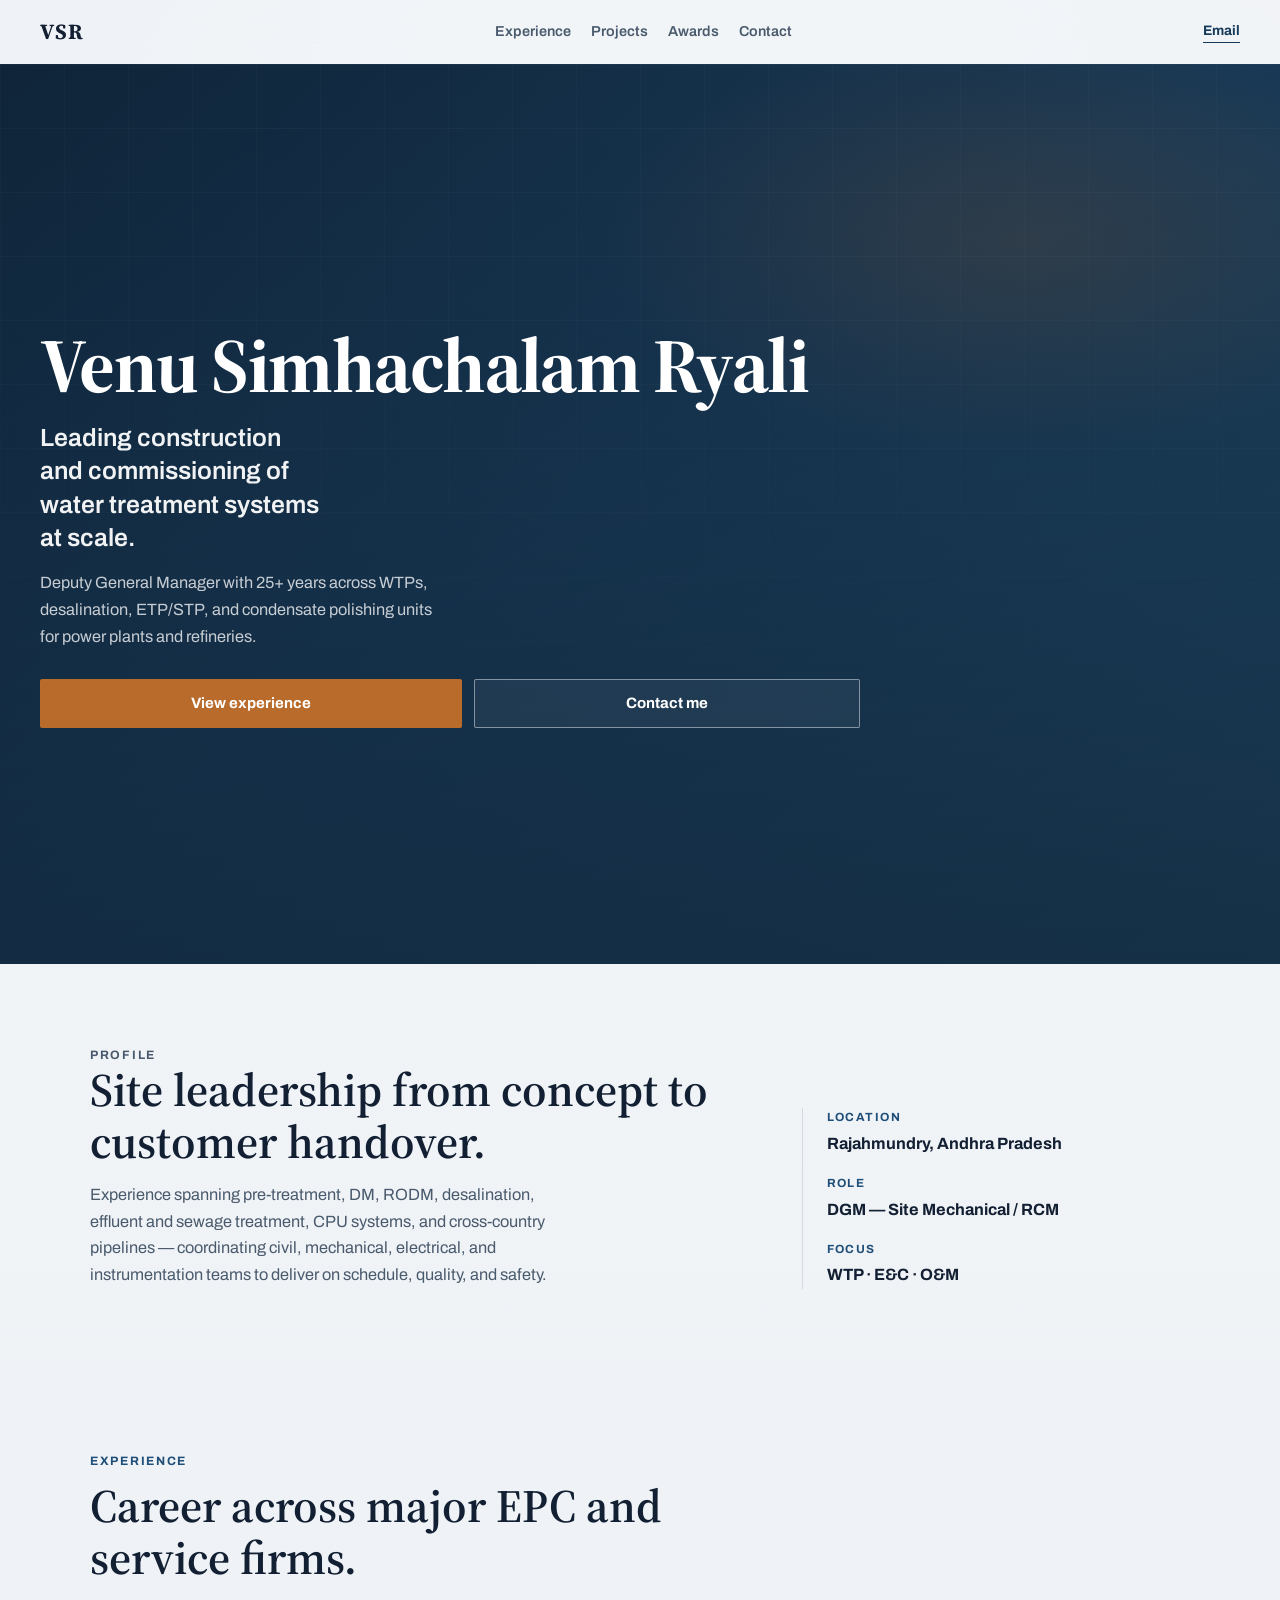
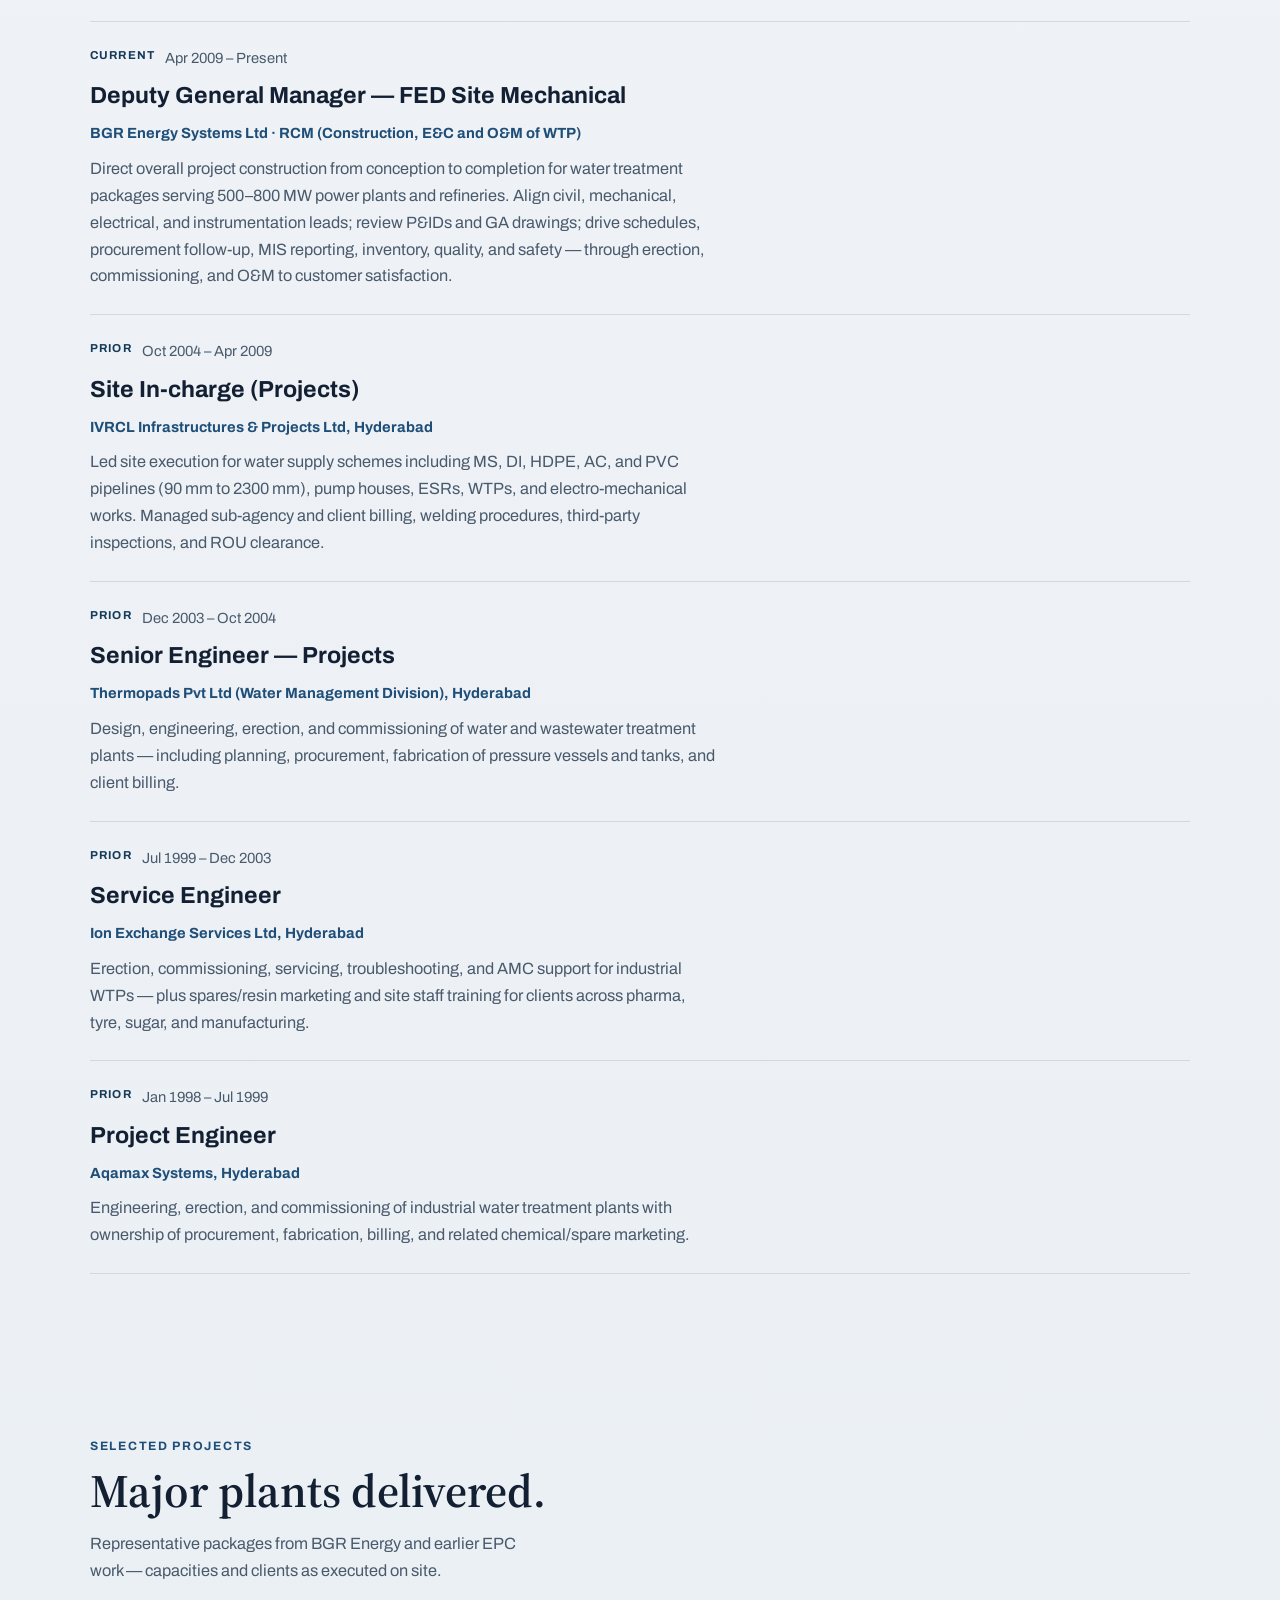
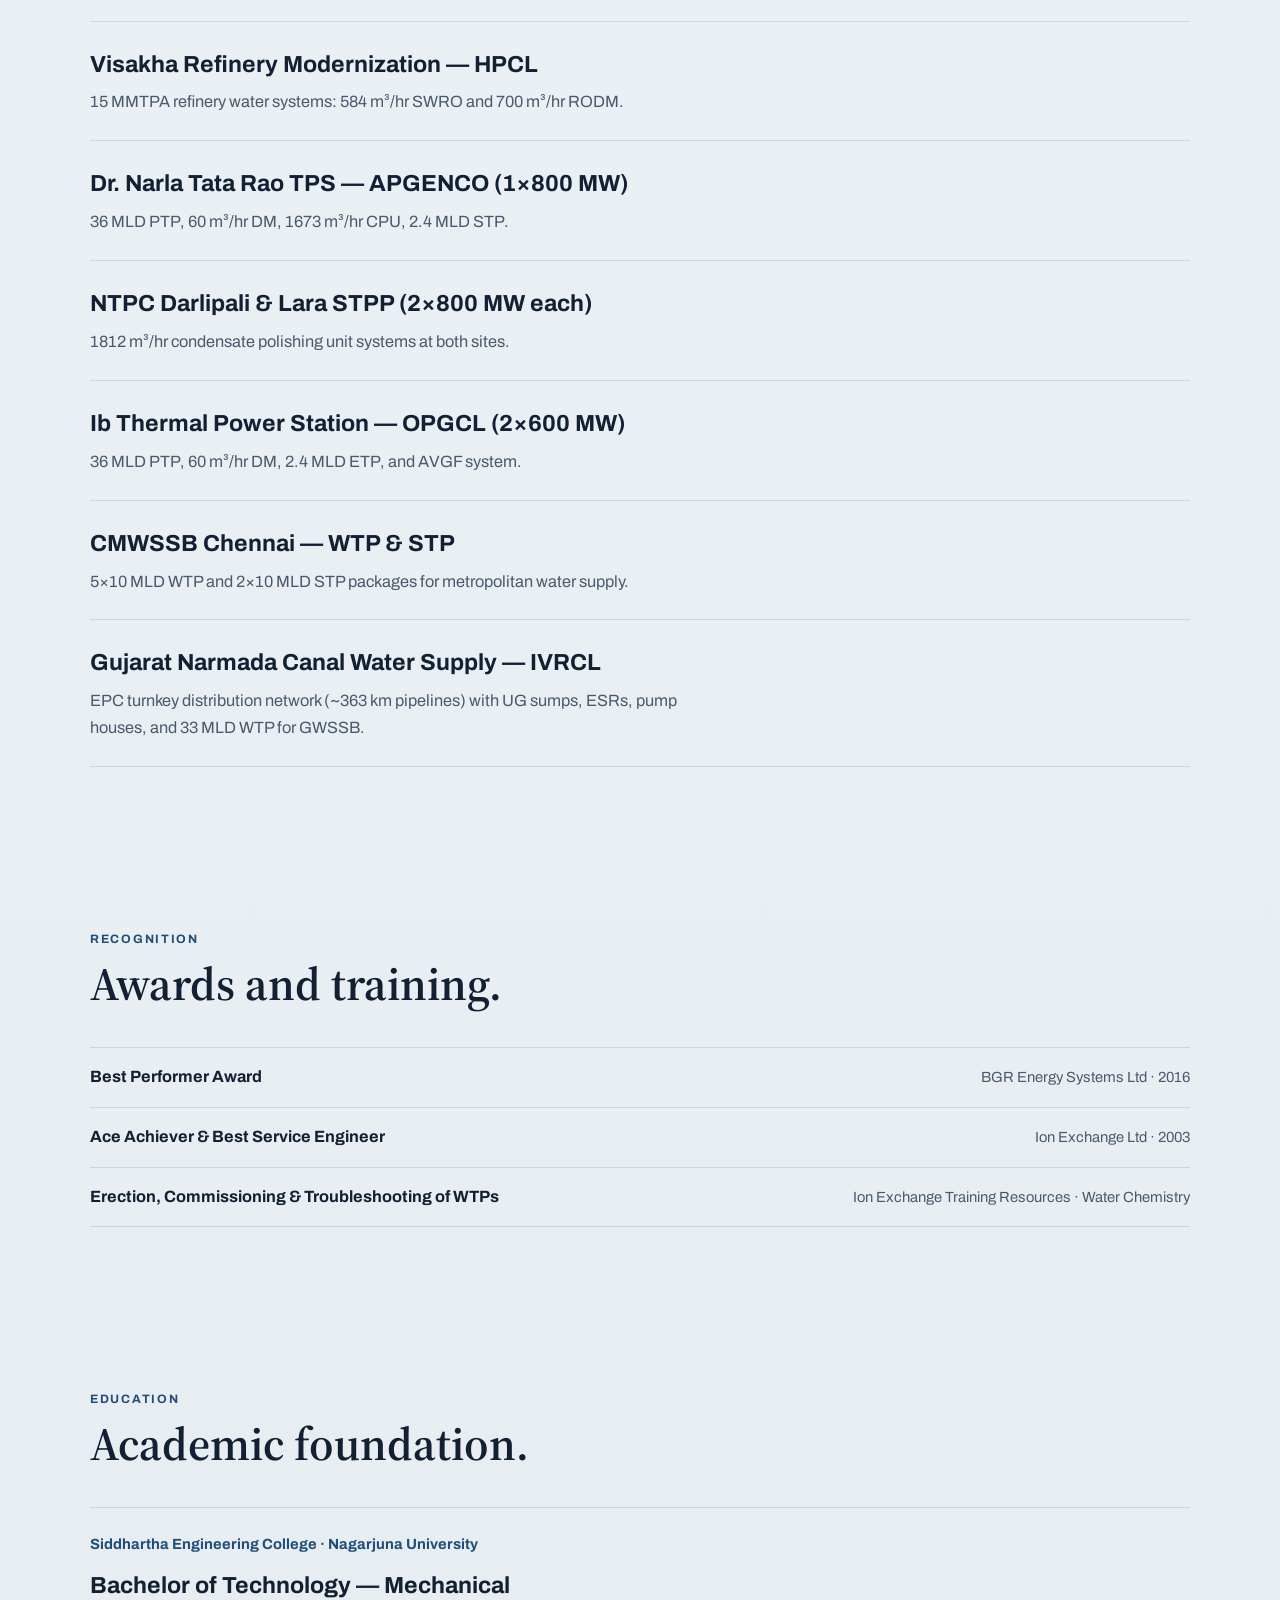
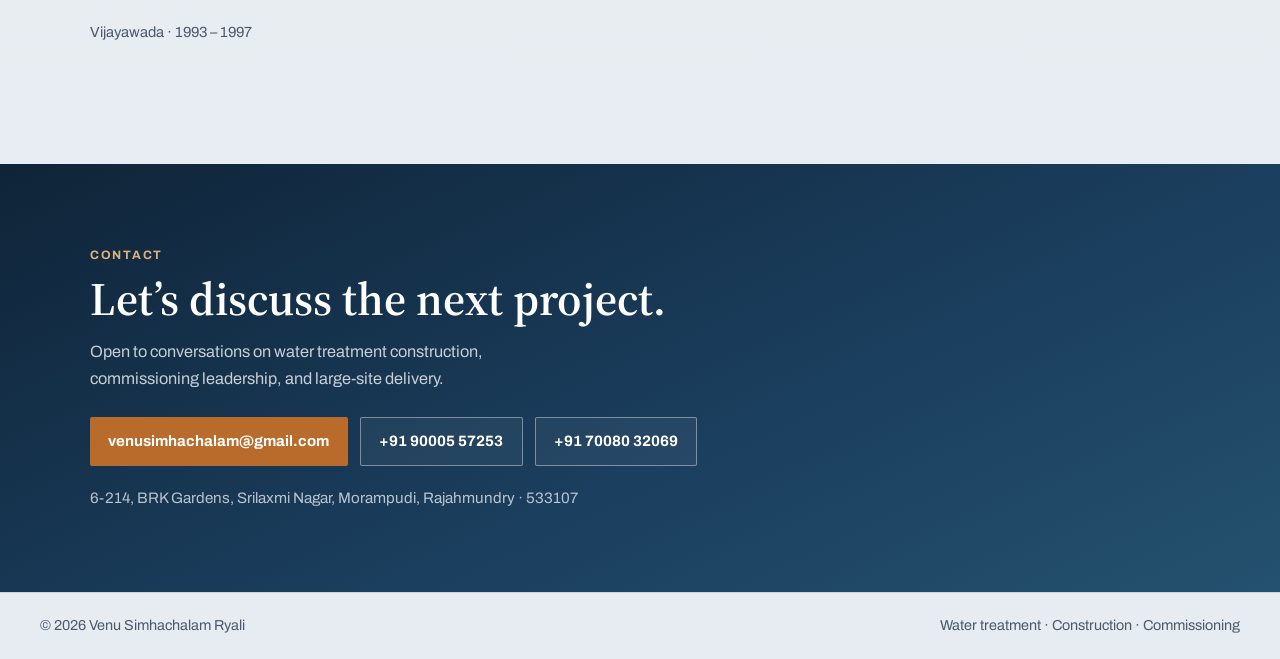
==== releases/Venu_Portfolio/index.html @ b6d442e4 "Add Venu Simhachalam Ryali portfolio for separate repo publish Static professional site for water tr" ====
<!DOCTYPE html>
<html lang="en">
  <head>
    <meta charset="UTF-8" />
    <meta
      name="viewport"
      content="width=device-width, initial-scale=1.0, viewport-fit=cover"
    />
    <title>Venu Simhachalam Ryali — Water Treatment &amp; Construction Leader</title>
    <meta
      name="description"
      content="Portfolio of Ryali Venu Simhachalam — Deputy General Manager with 25+ years in construction, commissioning, and O&M of water and wastewater treatment plants."
    />
    <link rel="preconnect" href="https://fonts.googleapis.com" />
    <link rel="preconnect" href="https://fonts.gstatic.com" crossorigin />
    <link
      href="https://fonts.googleapis.com/css2?family=Archivo:wght@500;600;700&family=Source+Serif+4:opsz,wght@8..60,500;8..60,600;8..60,700&display=swap"
      rel="stylesheet"
    />
    <link rel="stylesheet" href="css/styles.css" />
  </head>
  <body>
    <a class="skip-link" href="#main">Skip to content</a>

    <header class="site-header" data-reveal>
      <a class="logo" href="#top">VSR</a>
      <nav class="nav" aria-label="Primary">
        <a href="#experience">Experience</a>
        <a href="#projects">Projects</a>
        <a href="#awards">Awards</a>
        <a href="#contact">Contact</a>
      </nav>
      <a class="header-cta" href="mailto:venusimhachalam@gmail.com">Email</a>
    </header>

    <main id="main">
      <section class="hero" id="top" aria-label="Introduction">
        <div class="hero-media" aria-hidden="true">
          <div class="hero-wash"></div>
          <div class="hero-lines"></div>
        </div>
        <div class="hero-content">
          <p class="hero-brand" data-reveal>Venu Simhachalam Ryali</p>
          <h1 class="hero-title" data-reveal>
            Leading construction and commissioning of water treatment systems
            at scale.
          </h1>
          <p class="hero-lede" data-reveal>
            Deputy General Manager with 25+ years across WTPs, desalination,
            ETP/STP, and condensate polishing units for power plants and
            refineries.
          </p>
          <div class="hero-actions" data-reveal>
            <a class="btn btn-primary" href="#experience">View experience</a>
            <a class="btn btn-ghost" href="mailto:venusimhachalam@gmail.com"
              >Contact me</a
            >
          </div>
        </div>
      </section>

      <section class="section about" id="about" aria-labelledby="about-title">
        <div class="section-inner">
          <div class="section-copy" data-reveal>
            <p class="eyebrow">Profile</p>
            <h2 id="about-title">Site leadership from concept to customer handover.</h2>
            <p>
              Experience spanning pre-treatment, DM, RODM, desalination,
              effluent and sewage treatment, CPU systems, and cross-country
              pipelines — coordinating civil, mechanical, electrical, and
              instrumentation teams to deliver on schedule, quality, and safety.
            </p>
          </div>
          <dl class="meta-list" data-reveal>
            <div>
              <dt>Location</dt>
              <dd>Rajahmundry, Andhra Pradesh</dd>
            </div>
            <div>
              <dt>Role</dt>
              <dd>DGM — Site Mechanical / RCM</dd>
            </div>
            <div>
              <dt>Focus</dt>
              <dd>WTP · E&amp;C · O&amp;M</dd>
            </div>
          </dl>
        </div>
      </section>

      <section
        class="section experience"
        id="experience"
        aria-labelledby="experience-title"
      >
        <div class="section-inner">
          <div class="section-heading" data-reveal>
            <p class="eyebrow">Experience</p>
            <h2 id="experience-title">Career across major EPC and service firms.</h2>
          </div>

          <div class="job-list">
            <article class="job" data-reveal>
              <div class="job-meta">
                <span class="tag">Current</span>
                <span class="job-date">Apr 2009 – Present</span>
              </div>
              <h3>Deputy General Manager — FED Site Mechanical</h3>
              <p class="job-org">BGR Energy Systems Ltd · RCM (Construction, E&amp;C and O&amp;M of WTP)</p>
              <p>
                Direct overall project construction from conception to
                completion for water treatment packages serving 500–800 MW power
                plants and refineries. Align civil, mechanical, electrical, and
                instrumentation leads; review P&amp;IDs and GA drawings; drive
                schedules, procurement follow-up, MIS reporting, inventory,
                quality, and safety — through erection, commissioning, and
                O&amp;M to customer satisfaction.
              </p>
            </article>

            <article class="job" data-reveal>
              <div class="job-meta">
                <span class="tag">Prior</span>
                <span class="job-date">Oct 2004 – Apr 2009</span>
              </div>
              <h3>Site In-charge (Projects)</h3>
              <p class="job-org">IVRCL Infrastructures &amp; Projects Ltd, Hyderabad</p>
              <p>
                Led site execution for water supply schemes including MS, DI,
                HDPE, AC, and PVC pipelines (90 mm to 2300 mm), pump houses,
                ESRs, WTPs, and electro-mechanical works. Managed sub-agency and
                client billing, welding procedures, third-party inspections, and
                ROU clearance.
              </p>
            </article>

            <article class="job" data-reveal>
              <div class="job-meta">
                <span class="tag">Prior</span>
                <span class="job-date">Dec 2003 – Oct 2004</span>
              </div>
              <h3>Senior Engineer — Projects</h3>
              <p class="job-org">Thermopads Pvt Ltd (Water Management Division), Hyderabad</p>
              <p>
                Design, engineering, erection, and commissioning of water and
                wastewater treatment plants — including planning, procurement,
                fabrication of pressure vessels and tanks, and client billing.
              </p>
            </article>

            <article class="job" data-reveal>
              <div class="job-meta">
                <span class="tag">Prior</span>
                <span class="job-date">Jul 1999 – Dec 2003</span>
              </div>
              <h3>Service Engineer</h3>
              <p class="job-org">Ion Exchange Services Ltd, Hyderabad</p>
              <p>
                Erection, commissioning, servicing, troubleshooting, and AMC
                support for industrial WTPs — plus spares/resin marketing and
                site staff training for clients across pharma, tyre, sugar, and
                manufacturing.
              </p>
            </article>

            <article class="job" data-reveal>
              <div class="job-meta">
                <span class="tag">Prior</span>
                <span class="job-date">Jan 1998 – Jul 1999</span>
              </div>
              <h3>Project Engineer</h3>
              <p class="job-org">Aqamax Systems, Hyderabad</p>
              <p>
                Engineering, erection, and commissioning of industrial water
                treatment plants with ownership of procurement, fabrication,
                billing, and related chemical/spare marketing.
              </p>
            </article>
          </div>
        </div>
      </section>

      <section
        class="section projects"
        id="projects"
        aria-labelledby="projects-title"
      >
        <div class="section-inner">
          <div class="section-heading" data-reveal>
            <p class="eyebrow">Selected projects</p>
            <h2 id="projects-title">Major plants delivered.</h2>
            <p class="section-lede">
              Representative packages from BGR Energy and earlier EPC work —
              capacities and clients as executed on site.
            </p>
          </div>

          <div class="project-list">
            <article class="project" data-reveal>
              <h3>Visakha Refinery Modernization — HPCL</h3>
              <p>15 MMTPA refinery water systems: 584 m³/hr SWRO and 700 m³/hr RODM.</p>
            </article>
            <article class="project" data-reveal>
              <h3>Dr. Narla Tata Rao TPS — APGENCO (1×800 MW)</h3>
              <p>36 MLD PTP, 60 m³/hr DM, 1673 m³/hr CPU, 2.4 MLD STP.</p>
            </article>
            <article class="project" data-reveal>
              <h3>NTPC Darlipali &amp; Lara STPP (2×800 MW each)</h3>
              <p>1812 m³/hr condensate polishing unit systems at both sites.</p>
            </article>
            <article class="project" data-reveal>
              <h3>Ib Thermal Power Station — OPGCL (2×600 MW)</h3>
              <p>36 MLD PTP, 60 m³/hr DM, 2.4 MLD ETP, and AVGF system.</p>
            </article>
            <article class="project" data-reveal>
              <h3>CMWSSB Chennai — WTP &amp; STP</h3>
              <p>5×10 MLD WTP and 2×10 MLD STP packages for metropolitan water supply.</p>
            </article>
            <article class="project" data-reveal>
              <h3>Gujarat Narmada Canal Water Supply — IVRCL</h3>
              <p>
                EPC turnkey distribution network (~363 km pipelines) with UG
                sumps, ESRs, pump houses, and 33 MLD WTP for GWSSB.
              </p>
            </article>
          </div>
        </div>
      </section>

      <section class="section awards" id="awards" aria-labelledby="awards-title">
        <div class="section-inner">
          <div class="section-heading" data-reveal>
            <p class="eyebrow">Recognition</p>
            <h2 id="awards-title">Awards and training.</h2>
          </div>
          <ul class="award-list">
            <li data-reveal>
              <span>Best Performer Award</span>
              <span>BGR Energy Systems Ltd · 2016</span>
            </li>
            <li data-reveal>
              <span>Ace Achiever &amp; Best Service Engineer</span>
              <span>Ion Exchange Ltd · 2003</span>
            </li>
            <li data-reveal>
              <span>Erection, Commissioning &amp; Troubleshooting of WTPs</span>
              <span>Ion Exchange Training Resources · Water Chemistry</span>
            </li>
          </ul>
        </div>
      </section>

      <section
        class="section education"
        id="education"
        aria-labelledby="education-title"
      >
        <div class="section-inner">
          <div class="section-heading" data-reveal>
            <p class="eyebrow">Education</p>
            <h2 id="education-title">Academic foundation.</h2>
          </div>
          <article class="edu" data-reveal>
            <p class="edu-school">Siddhartha Engineering College · Nagarjuna University</p>
            <h3>Bachelor of Technology — Mechanical</h3>
            <p class="edu-detail">Vijayawada · 1993 – 1997</p>
          </article>
        </div>
      </section>

      <section class="section contact" id="contact" aria-labelledby="contact-title">
        <div class="section-inner" data-reveal>
          <p class="eyebrow">Contact</p>
          <h2 id="contact-title">Let’s discuss the next project.</h2>
          <p class="section-lede">
            Open to conversations on water treatment construction,
            commissioning leadership, and large-site delivery.
          </p>
          <div class="contact-actions">
            <a class="btn btn-primary" href="mailto:venusimhachalam@gmail.com"
              >venusimhachalam@gmail.com</a
            >
            <a class="btn btn-ghost" href="tel:+919000557253">+91 90005 57253</a>
            <a class="btn btn-ghost" href="tel:+917008032069">+91 70080 32069</a>
          </div>
          <p class="contact-address">
            6-214, BRK Gardens, Srilaxmi Nagar, Morampudi, Rajahmundry · 533107
          </p>
        </div>
      </section>
    </main>

    <footer class="site-footer">
      <p>© <span id="year"></span> Venu Simhachalam Ryali</p>
      <p>Water treatment · Construction · Commissioning</p>
    </footer>

    <script src="js/main.js"></script>
  </body>
</html>
---- releases/Venu_Portfolio/css/styles.css ----
:root {
  --ink: #132033;
  --ink-soft: #4a5a6d;
  --paper: #f2f5f8;
  --paper-2: #e6ecf1;
  --line: rgba(19, 32, 51, 0.12);
  --steel: #1f4e79;
  --steel-deep: #163a5a;
  --copper: #b86b2b;
  --white: #ffffff;
  --radius: 2px;
  --font-display: "Source Serif 4", Georgia, serif;
  --font-body: "Archivo", "Segoe UI", sans-serif;
  --max: 1100px;
  --ease: cubic-bezier(0.22, 1, 0.36, 1);
}

*,
*::before,
*::after {
  box-sizing: border-box;
}

html {
  scroll-behavior: smooth;
}

body {
  margin: 0;
  overflow-x: hidden;
  color: var(--ink);
  background:
    radial-gradient(900px 480px at 0% 0%, rgba(31, 78, 121, 0.1), transparent 55%),
    radial-gradient(700px 400px at 100% 0%, rgba(184, 107, 43, 0.08), transparent 50%),
    linear-gradient(180deg, var(--paper) 0%, var(--paper-2) 100%);
  font-family: var(--font-body);
  font-size: 1.02rem;
  line-height: 1.65;
  -webkit-font-smoothing: antialiased;
}

a {
  color: inherit;
  text-decoration-thickness: 1px;
  text-underline-offset: 0.18em;
}

a:hover {
  color: var(--steel-deep);
}

.skip-link {
  position: absolute;
  left: -999px;
  top: 0;
  background: var(--ink);
  color: var(--white);
  padding: 0.75rem 1rem;
  z-index: 100;
}

.skip-link:focus {
  left: 1rem;
  top: 1rem;
}

.site-header {
  position: sticky;
  top: 0;
  z-index: 20;
  display: flex;
  align-items: center;
  justify-content: space-between;
  gap: 0.75rem;
  padding: 0.85rem clamp(1rem, 4vw, 2.5rem);
  backdrop-filter: blur(14px);
  background: rgba(242, 245, 248, 0.86);
  border-bottom: 1px solid transparent;
}

.site-header.is-scrolled {
  border-bottom-color: var(--line);
  background: rgba(242, 245, 248, 0.95);
}

.logo {
  font-family: var(--font-display);
  font-size: 1.35rem;
  font-weight: 700;
  letter-spacing: 0.04em;
  text-decoration: none;
}

.nav {
  display: none;
  gap: 1.25rem;
}

.nav a {
  text-decoration: none;
  font-size: 0.9rem;
  font-weight: 600;
  color: var(--ink-soft);
}

.header-cta {
  font-size: 0.86rem;
  font-weight: 700;
  text-decoration: none;
  color: var(--steel-deep);
  border-bottom: 1.5px solid currentColor;
}

.hero {
  position: relative;
  min-height: 100svh;
  min-height: 100dvh;
  display: grid;
  align-items: end;
  overflow: hidden;
  padding: clamp(4.5rem, 10vh, 8rem) clamp(1rem, 4vw, 2.5rem)
    clamp(2.5rem, 7vh, 5rem);
}

.hero-media {
  position: absolute;
  inset: 0;
  z-index: 0;
  background:
    linear-gradient(145deg, #0f2438 0%, #1a3d5c 48%, #24516f 100%);
}

.hero-wash {
  position: absolute;
  inset: 0;
  background:
    linear-gradient(180deg, rgba(15, 36, 56, 0.2), rgba(15, 36, 56, 0.72)),
    radial-gradient(700px 360px at 80% 20%, rgba(184, 107, 43, 0.22), transparent 60%);
}

.hero-lines {
  position: absolute;
  inset: 0;
  opacity: 0.28;
  background-image:
    linear-gradient(rgba(255, 255, 255, 0.12) 1px, transparent 1px),
    linear-gradient(90deg, rgba(255, 255, 255, 0.08) 1px, transparent 1px);
  background-size: 64px 64px;
  mask-image: linear-gradient(180deg, #000, transparent 85%);
  animation: grid-drift 26s linear infinite;
}

.hero-content {
  position: relative;
  z-index: 1;
  max-width: 820px;
  color: var(--white);
}

.hero-brand {
  margin: 0 0 1rem;
  font-family: var(--font-display);
  font-size: clamp(2.2rem, 8vw, 4.8rem);
  font-weight: 700;
  line-height: 1.02;
  letter-spacing: -0.02em;
}

.hero-title {
  margin: 0 0 1rem;
  max-width: 20ch;
  font-family: var(--font-body);
  font-size: clamp(1.15rem, 2.5vw, 1.55rem);
  font-weight: 600;
  line-height: 1.35;
  color: rgba(255, 255, 255, 0.94);
}

.hero-lede {
  margin: 0 0 1.75rem;
  max-width: 44ch;
  color: rgba(255, 255, 255, 0.76);
}

.hero-actions {
  display: flex;
  flex-wrap: wrap;
  gap: 0.75rem;
}

.hero-actions .btn {
  flex: 1 1 auto;
  min-width: min(100%, 10.5rem);
}

.btn {
  display: inline-flex;
  align-items: center;
  justify-content: center;
  min-height: 2.85rem;
  padding: 0.7rem 1.15rem;
  border-radius: var(--radius);
  font-weight: 700;
  font-size: 0.94rem;
  text-decoration: none;
  transition: transform 0.25s var(--ease), background 0.25s var(--ease),
    border-color 0.25s var(--ease);
}

.btn:hover {
  transform: translateY(-2px);
  color: inherit;
}

.btn-primary {
  background: var(--copper);
  color: var(--white);
}

.btn-primary:hover {
  background: #c67a38;
  color: var(--white);
}

.btn-ghost {
  border: 1px solid rgba(255, 255, 255, 0.45);
  color: var(--white);
  background: rgba(255, 255, 255, 0.05);
}

.btn-ghost:hover {
  border-color: rgba(255, 255, 255, 0.8);
  color: var(--white);
}

.section {
  padding: clamp(3.5rem, 9vh, 6rem) clamp(1rem, 4vw, 2.5rem);
}

.section-inner {
  max-width: var(--max);
  margin: 0 auto;
}

.section-heading {
  max-width: 40rem;
  margin-bottom: 2.25rem;
}

.eyebrow {
  margin: 0 0 0.6rem;
  font-size: 0.76rem;
  font-weight: 700;
  letter-spacing: 0.14em;
  text-transform: uppercase;
  color: var(--steel);
}

.section h2,
.about h2,
.contact h2 {
  margin: 0 0 0.8rem;
  font-family: var(--font-display);
  font-size: clamp(1.9rem, 4.2vw, 2.9rem);
  line-height: 1.12;
  font-weight: 600;
}

.section-lede {
  margin: 0;
  color: var(--ink-soft);
  max-width: 48ch;
}

.about .section-inner {
  display: grid;
  gap: 2rem;
}

.about p {
  margin: 0;
  color: var(--ink-soft);
  max-width: 54ch;
}

.meta-list {
  display: grid;
  gap: 1rem;
  margin: 0;
  padding: 1.25rem 0 0;
  border-top: 1px solid var(--line);
}

.meta-list dt {
  font-size: 0.74rem;
  font-weight: 700;
  letter-spacing: 0.12em;
  text-transform: uppercase;
  color: var(--steel);
}

.meta-list dd {
  margin: 0.2rem 0 0;
  font-weight: 700;
}

.job,
.project,
.edu {
  padding: 1.5rem 0;
  border-top: 1px solid var(--line);
}

.job:last-child,
.project:last-child {
  border-bottom: 1px solid var(--line);
}

.job-meta {
  display: flex;
  flex-wrap: wrap;
  gap: 0.65rem;
  margin-bottom: 0.45rem;
}

.tag {
  font-size: 0.72rem;
  font-weight: 700;
  letter-spacing: 0.1em;
  text-transform: uppercase;
  color: var(--steel-deep);
}

.job-date,
.edu-detail {
  color: var(--ink-soft);
  font-size: 0.92rem;
}

.job h3,
.project h3,
.edu h3 {
  margin: 0 0 0.35rem;
  font-size: clamp(1.15rem, 2.2vw, 1.45rem);
}

.job-org,
.edu-school {
  margin: 0 0 0.65rem;
  color: var(--steel);
  font-weight: 700;
  font-size: 0.92rem;
}

.job p:last-child,
.project p {
  margin: 0;
  color: var(--ink-soft);
  max-width: 70ch;
}

.award-list {
  list-style: none;
  margin: 0;
  padding: 0;
}

.award-list li {
  display: flex;
  flex-direction: column;
  gap: 0.2rem;
  padding: 1rem 0;
  border-top: 1px solid var(--line);
}

.award-list li:last-child {
  border-bottom: 1px solid var(--line);
}

.award-list li span:first-child {
  font-weight: 700;
}

.award-list li span:last-child {
  color: var(--ink-soft);
  font-size: 0.92rem;
}

.contact {
  background: linear-gradient(155deg, #0f2438 0%, #1a3d5c 55%, #24516f 100%);
  color: var(--white);
}

.contact .eyebrow {
  color: #e0b07a;
}

.contact .section-lede {
  color: rgba(255, 255, 255, 0.76);
  margin-bottom: 1.5rem;
}

.contact-actions {
  display: flex;
  flex-wrap: wrap;
  gap: 0.75rem;
  margin-bottom: 1.25rem;
}

.contact .btn-ghost {
  border-color: rgba(255, 255, 255, 0.4);
}

.contact-address {
  margin: 0;
  color: rgba(255, 255, 255, 0.7);
  font-size: 0.95rem;
}

.site-footer {
  display: flex;
  flex-wrap: wrap;
  justify-content: space-between;
  gap: 0.5rem 1.5rem;
  padding: 1.3rem clamp(1rem, 4vw, 2.5rem);
  color: var(--ink-soft);
  font-size: 0.9rem;
  background: var(--paper-2);
  border-top: 1px solid var(--line);
}

.site-footer p {
  margin: 0;
}

[data-reveal] {
  opacity: 0;
  transform: translateY(18px);
  transition: opacity 0.65s var(--ease), transform 0.65s var(--ease);
}

[data-reveal].is-visible {
  opacity: 1;
  transform: none;
}

@keyframes grid-drift {
  from {
    transform: translateY(0);
  }
  to {
    transform: translateY(64px);
  }
}

@media (max-width: 719px) {
  .site-header[data-reveal],
  .hero [data-reveal] {
    opacity: 1;
    transform: none;
  }
}

@media (min-width: 720px) {
  .nav {
    display: flex;
  }

  .about .section-inner {
    grid-template-columns: 1.4fr 0.8fr;
    align-items: end;
  }

  .meta-list {
    border-top: 0;
    border-left: 1px solid var(--line);
    padding: 0 0 0 1.5rem;
  }

  .award-list li {
    flex-direction: row;
    justify-content: space-between;
    align-items: baseline;
  }
}

@media (min-width: 960px) {
  .hero {
    align-items: center;
  }
}

@media (prefers-reduced-motion: reduce) {
  html {
    scroll-behavior: auto;
  }

  .hero-lines,
  [data-reveal],
  .btn {
    animation: none !important;
    transition: none !important;
    transform: none !important;
    opacity: 1 !important;
  }
}
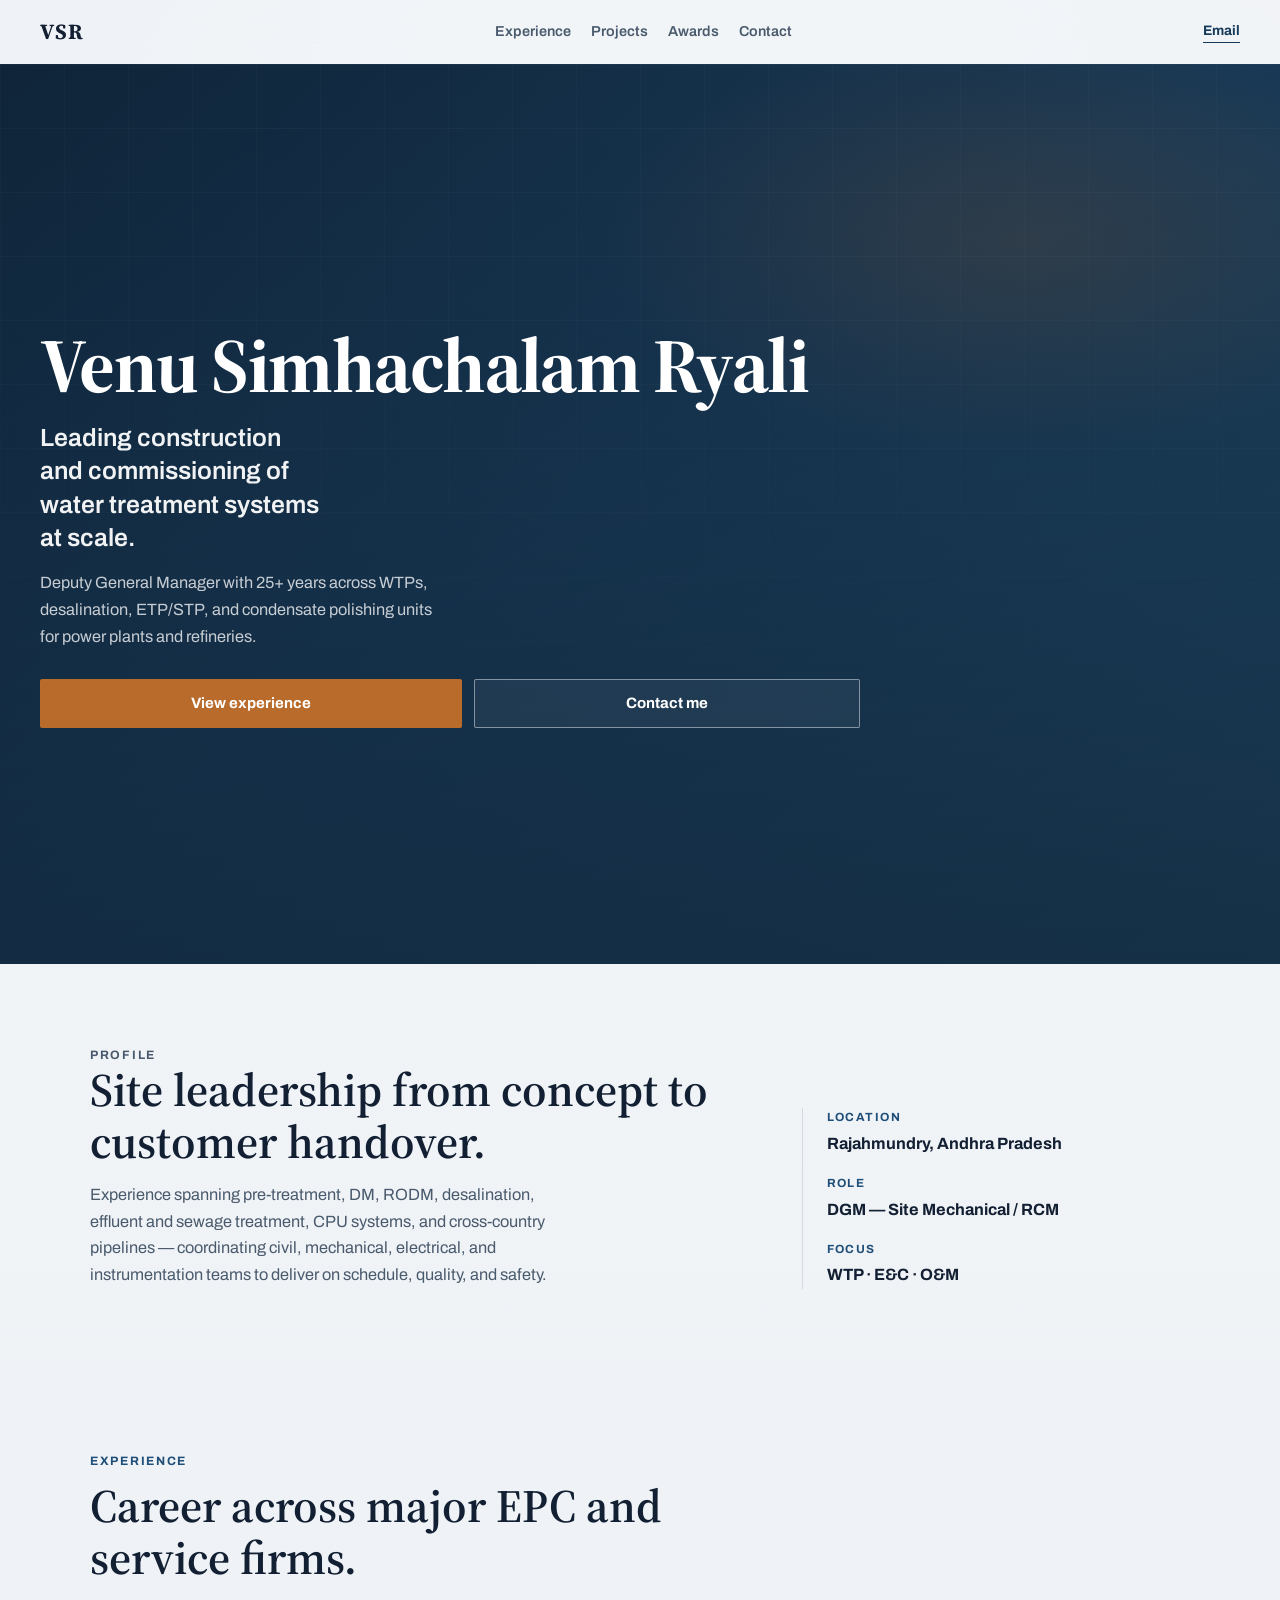
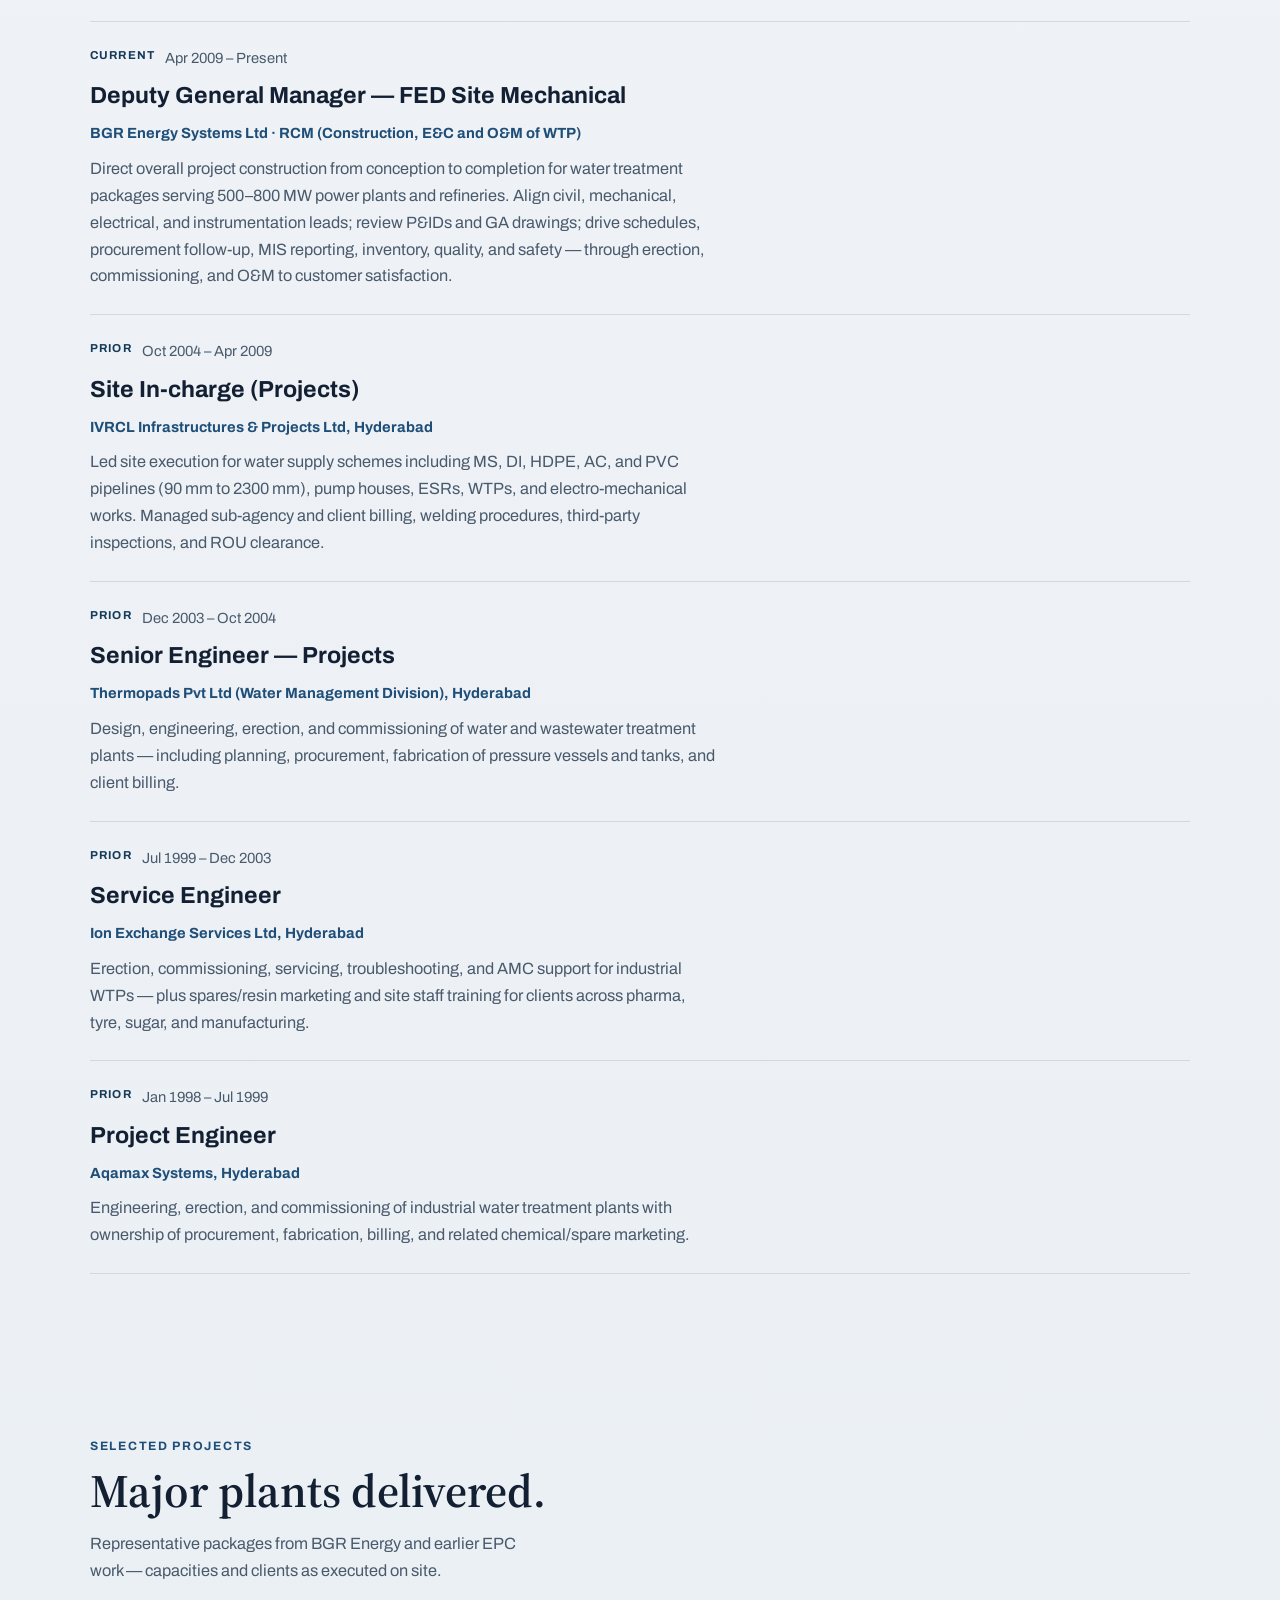
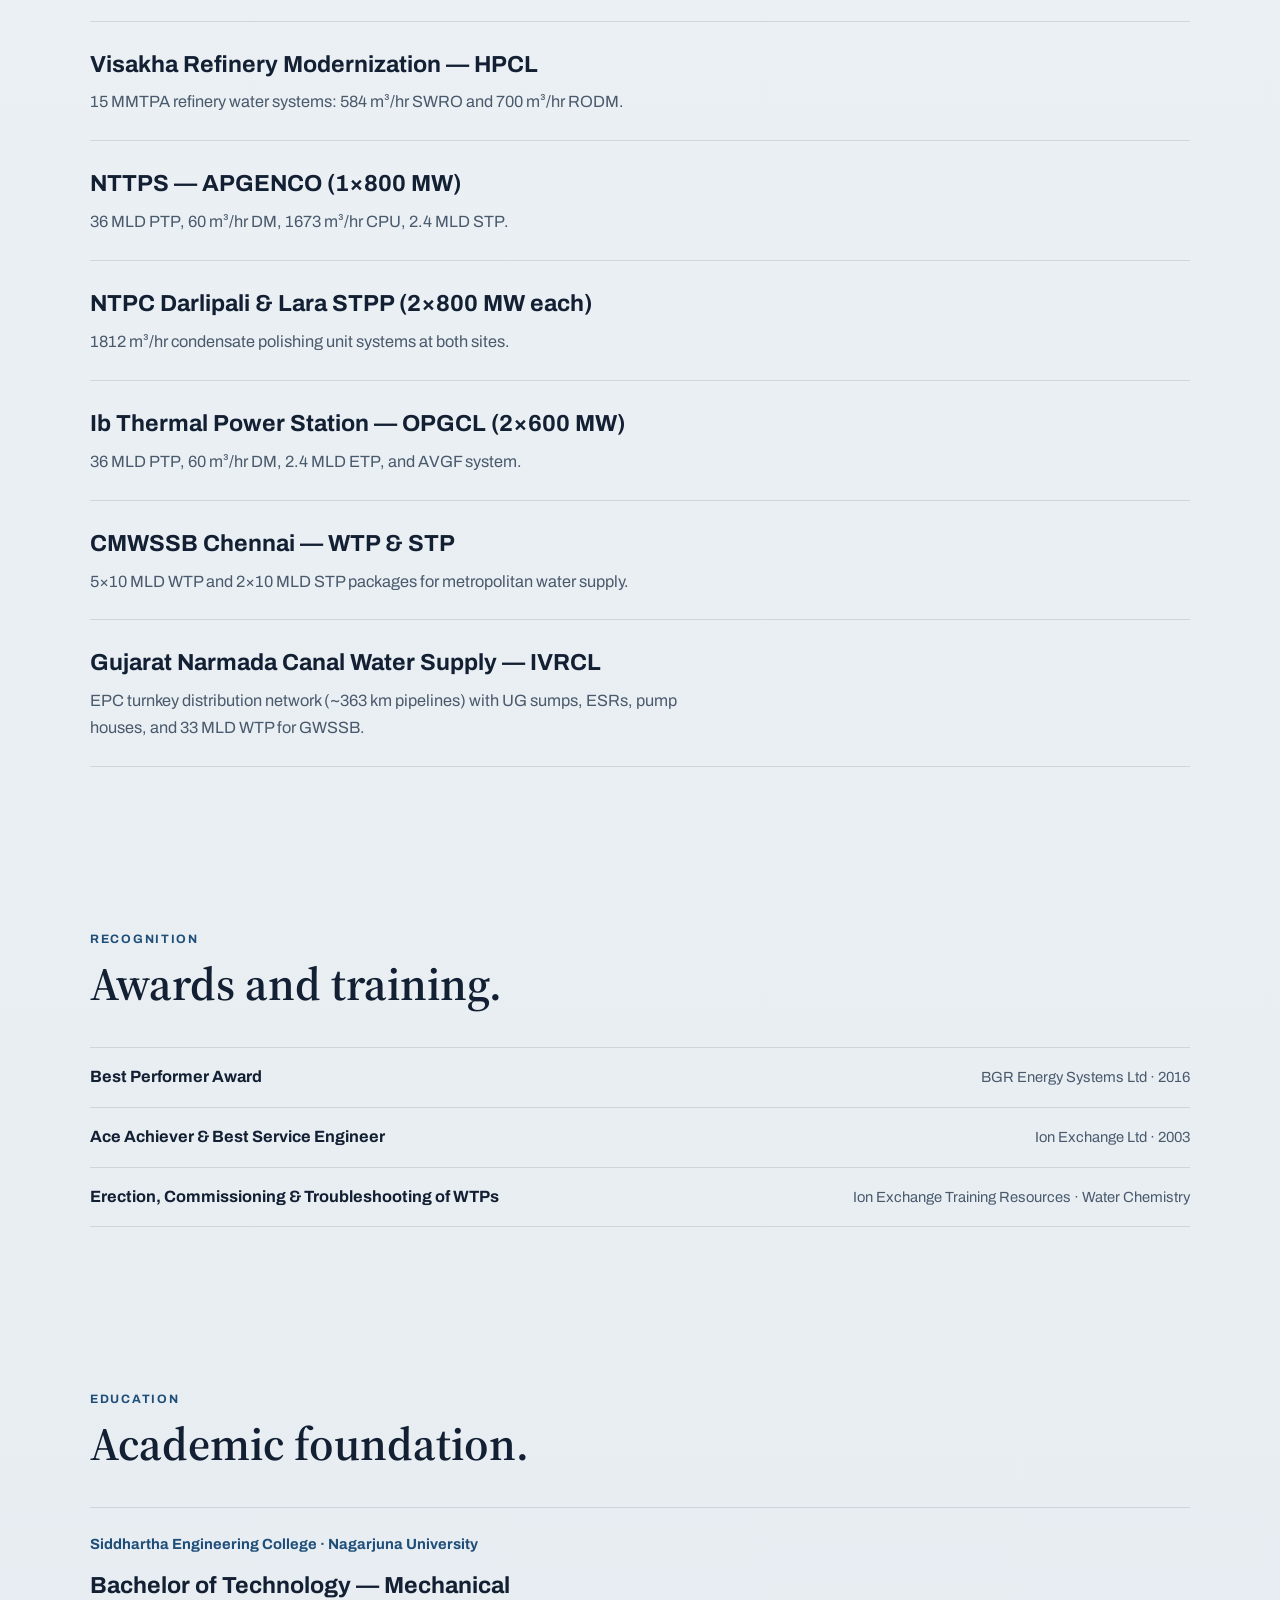
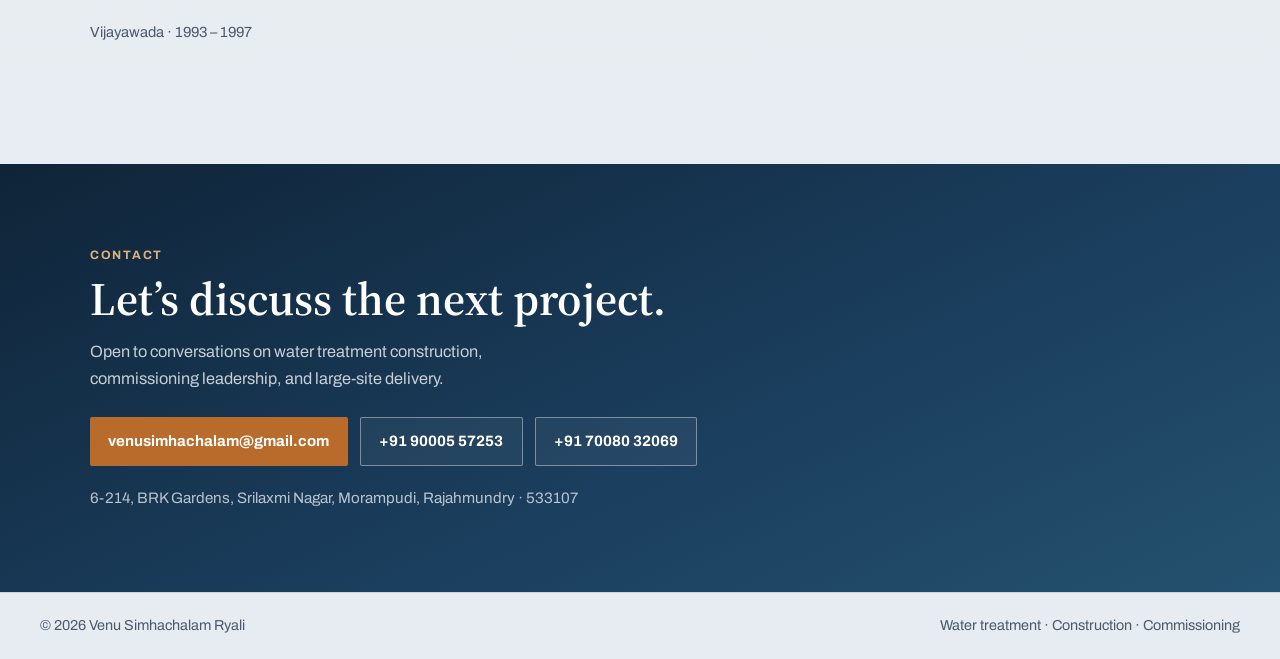
==== commit d9efa828: "Rename APGENCO plant project without personal name Use NTTPS instead of the full personal plant nami" ====
--- a/releases/Venu_Portfolio/index.html
+++ b/releases/Venu_Portfolio/index.html
@@ -201,7 +201,7 @@
               <p>15 MMTPA refinery water systems: 584 m³/hr SWRO and 700 m³/hr RODM.</p>
             </article>
             <article class="project" data-reveal>
-              <h3>Dr. Narla Tata Rao TPS — APGENCO (1×800 MW)</h3>
+              <h3>NTTPS — APGENCO (1×800 MW)</h3>
               <p>36 MLD PTP, 60 m³/hr DM, 1673 m³/hr CPU, 2.4 MLD STP.</p>
             </article>
             <article class="project" data-reveal>
